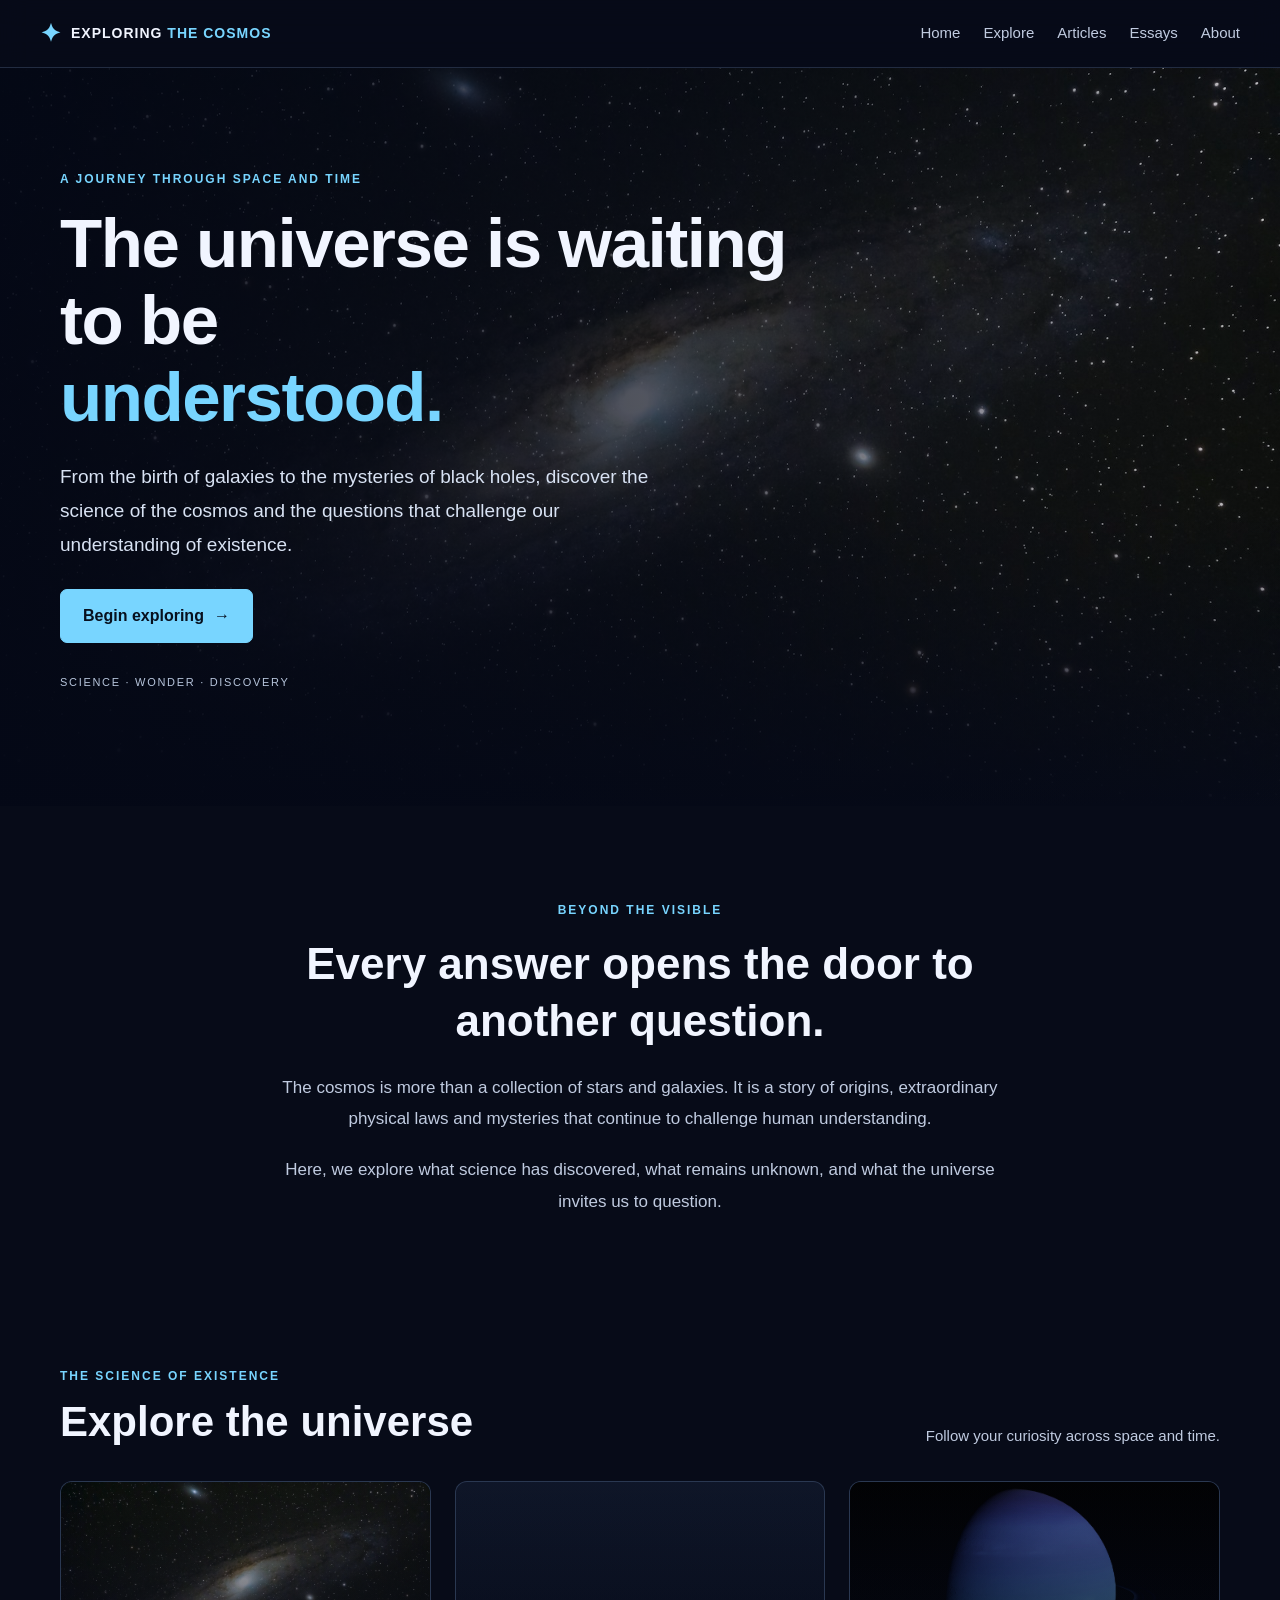
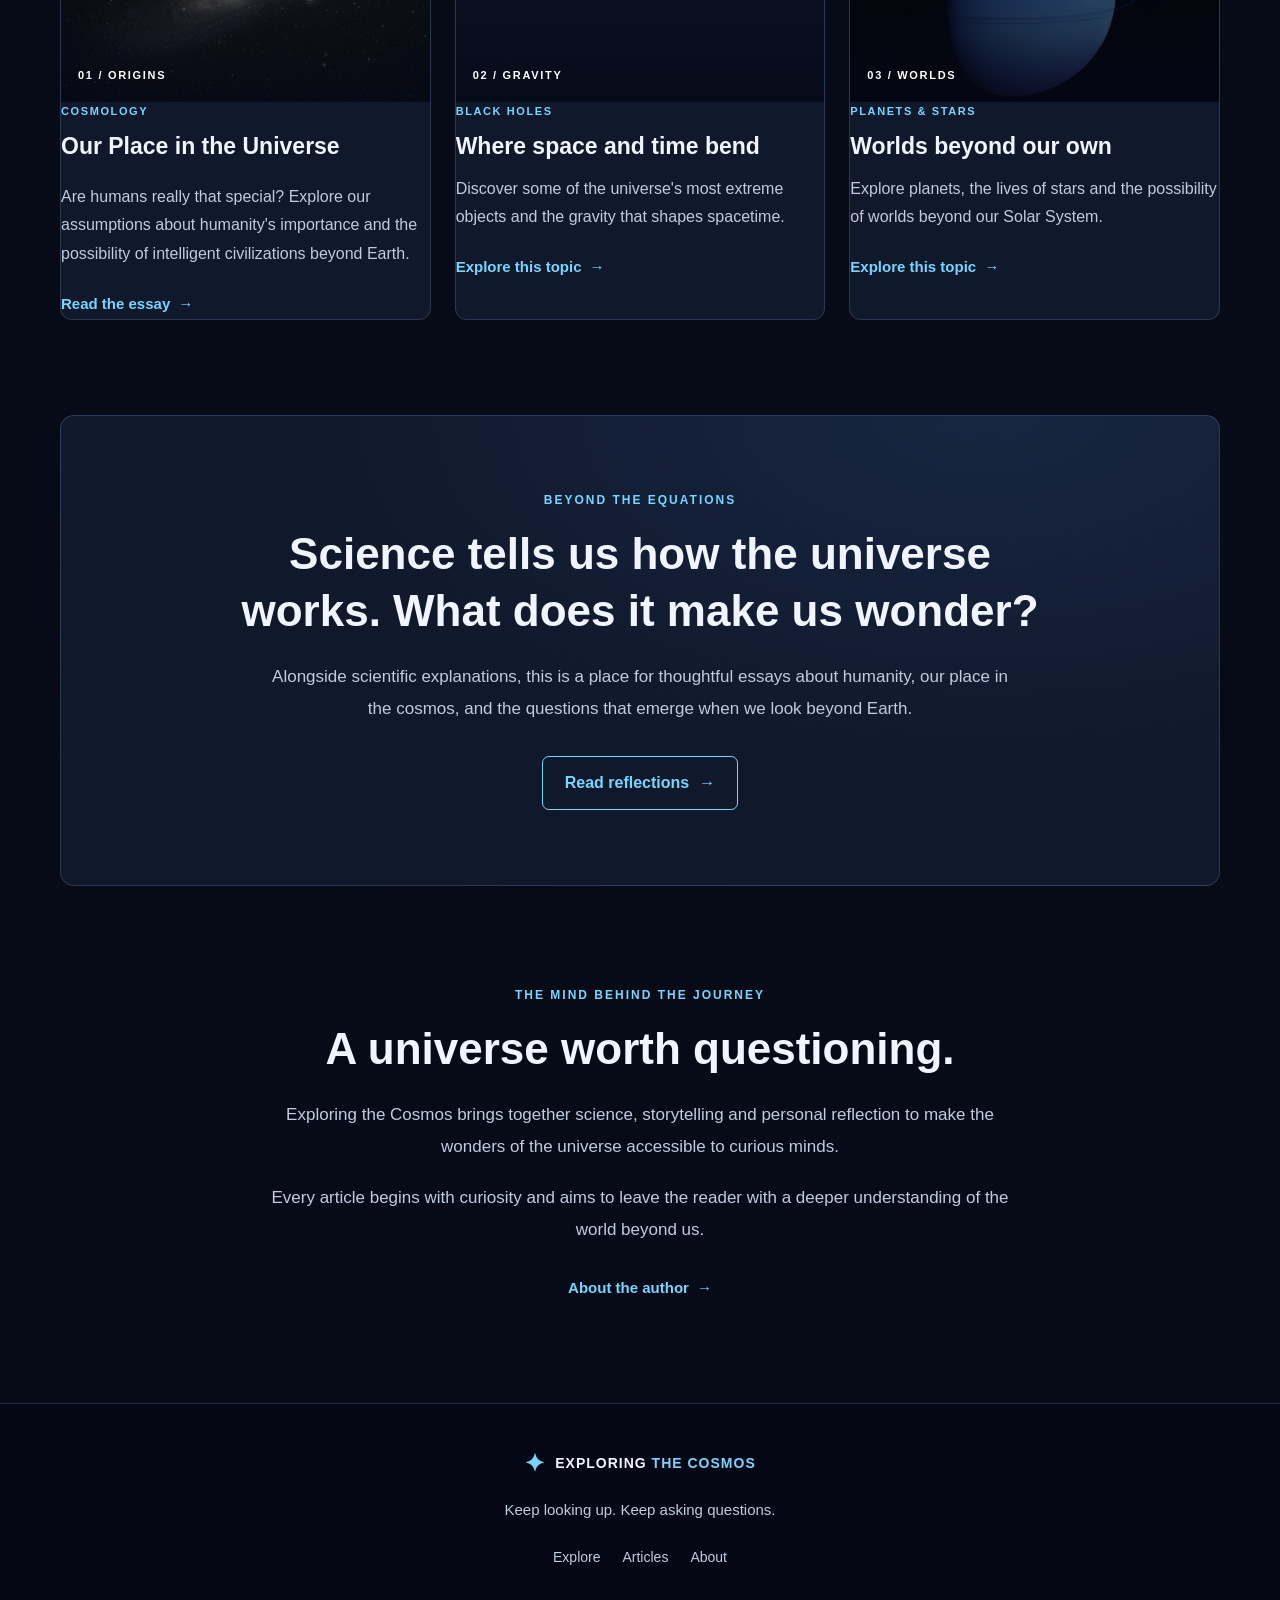
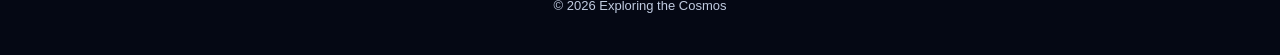
==== index.html @ 2cbe1a4c "Add files via upload" ====
<!DOCTYPE html>
<html lang="en">
<head>
    <meta charset="UTF-8">
    <meta name="viewport" content="width=device-width, initial-scale=1.0">

    <meta name="description" content="Explore the universe through cinematic science articles and personal essays on cosmology, space, physics and our place in existence.">
    <meta name="theme-color" content="#070b18">

    <title>Exploring the Cosmos | Space, Science & Discovery</title>

    <link rel="stylesheet" href="css/style.css">
    <script src="js/script.js" defer></script>
</head>

<body>
    <header class="site-header" id="home">
        <a class="brand" href="#home" aria-label="Exploring the Cosmos home">
            <span class="brand-symbol" aria-hidden="true">✦</span>
            <span>EXPLORING <strong>THE COSMOS</strong></span>
        </a>

        <button class="menu-toggle"
                type="button"
                aria-label="Open navigation menu"
                aria-expanded="false"
                aria-controls="main-nav">
            <span></span>
            <span></span>
            <span></span>
        </button>

        <nav class="main-nav" id="main-nav" aria-label="Main navigation">
            <a href="#home">Home</a>
            <a href="#explore">Explore</a>
            <a href="#articles">Articles</a>
            <a href="#essays">Essays</a>
            <a href="#about">About</a>
        </nav>
    </header>

    <main>
        <section class="hero" aria-labelledby="hero-title">
            <div class="hero-content">
                <p class="eyebrow">A JOURNEY THROUGH SPACE AND TIME</p>

                <h1 id="hero-title">
                    The universe is waiting to be
                    <span>understood.</span>
                </h1>

                <p class="hero-description">
                    From the birth of galaxies to the mysteries of black holes,
                    discover the science of the cosmos and the questions that
                    challenge our understanding of existence.
                </p>

                <a class="primary-button" href="#articles">
                    Begin exploring <span aria-hidden="true">→</span>
                </a>

                <p class="hero-note">SCIENCE · WONDER · DISCOVERY</p>
            </div>
        </section>

        <section class="intro section-container" id="explore">
            <p class="eyebrow">BEYOND THE VISIBLE</p>

            <h2>Every answer opens the door to another question.</h2>

            <p>
                The cosmos is more than a collection of stars and galaxies.
                It is a story of origins, extraordinary physical laws and
                mysteries that continue to challenge human understanding.
            </p>

            <p>
                Here, we explore what science has discovered, what remains
                unknown, and what the universe invites us to question.
            </p>
        </section>

        <section class="articles section-container" id="articles">
            <div class="section-heading">
                <div>
                    <p class="eyebrow">THE SCIENCE OF EXISTENCE</p>
                    <h2>Explore the universe</h2>
                </div>

                <p>Follow your curiosity across space and time.</p>
            </div>

            <div class="article-grid">
                <article class="article-card">
                    <div class="article-image universe-image"
                         role="img"
                         aria-label="A field of distant galaxies">
                        <span>01 / ORIGINS</span>
                    </div>

                    <div class="article-content">
                        <p class="article-category">COSMOLOGY</p>
                        <h3>Our Place in the Universe</h3>

                        <p>
                           
<p>
    Are humans really that special? Explore our assumptions
    about humanity's importance and the possibility of
    intelligent civilizations beyond Earth.
</p>
   
                        </p>

                       
<a class="text-link" href="articles/our-place-in-the-universe.html">
    Read the essay <span aria-hidden="true">→</span>
</a>

                    </div>
                </article>

                <article class="article-card">
                    <div class="article-image black-hole-image"
                         role="img"
                         aria-label="A black hole surrounded by glowing matter">
                        <span>02 / GRAVITY</span>
                    </div>

                    <div class="article-content">
                        <p class="article-category">BLACK HOLES</p>
                        <h3>Where space and time bend</h3>

                        <p>
                            Discover some of the universe's most extreme
                            objects and the gravity that shapes spacetime.
                        </p>

                        <a class="text-link" href="articles/black-holes.html">
                            Explore this topic <span aria-hidden="true">→</span>
                        </a>
                    </div>
                </article>

                <article class="article-card">
                    <div class="article-image planet-image"
                         role="img"
                         aria-label="A distant planet against the stars">
                        <span>03 / WORLDS</span>
                    </div>

                    <div class="article-content">
                        <p class="article-category">PLANETS & STARS</p>
                        <h3>Worlds beyond our own</h3>

                        <p>
                            Explore planets, the lives of stars and the
                            possibility of worlds beyond our Solar System.
                        </p>

                        <a class="text-link" href="articles/worlds-beyond.html">
                            Explore this topic <span aria-hidden="true">→</span>
                        </a>
                    </div>
                </article>
            </div>
        </section>

        <section class="essays section-container" id="essays">
            <p class="eyebrow">BEYOND THE EQUATIONS</p>

            <h2>Science tells us how the universe works. What does it make us wonder?</h2>

            <p>
                Alongside scientific explanations, this is a place for
                thoughtful essays about humanity, our place in the cosmos,
                and the questions that emerge when we look beyond Earth.
            </p>

            <a class="secondary-button" href="essays/index.html">
                Read reflections <span aria-hidden="true">→</span>
            </a>
        </section>

        <section class="about section-container" id="about">
            <p class="eyebrow">THE MIND BEHIND THE JOURNEY</p>

            <h2>A universe worth questioning.</h2>

            <p>
                Exploring the Cosmos brings together science, storytelling
                and personal reflection to make the wonders of the universe
                accessible to curious minds.
            </p>

            <p>
                Every article begins with curiosity and aims to leave the
                reader with a deeper understanding of the world beyond us.
            </p>

            <a class="text-link" href="about.html">
                About the author <span aria-hidden="true">→</span>
            </a>
        </section>
    </main>

    <footer class="site-footer">
        <a class="brand footer-brand" href="#home">
            <span class="brand-symbol" aria-hidden="true">✦</span>
            <span>EXPLORING <strong>THE COSMOS</strong></span>
        </a>

        <p>Keep looking up. Keep asking questions.</p>

        <div class="footer-links">
            <a href="#explore">Explore</a>
            <a href="#articles">Articles</a>
            <a href="about.html">About</a>
        </div>

        <p class="copyright">
            © <span id="current-year">2026</span> Exploring the Cosmos
        </p>
    </footer>
</body>
</html>
---- css/style.css ----
/* EXPLORING THE COSMOS — MAIN DESIGN */

:root {
    --background: #070b18;
    --surface: #10182b;
    --text: #f1f5ff;
    --muted: #c0cbe0;
    --accent: #78d5ff;
    --border: rgba(160, 198, 255, 0.18);
    --content-width: 1160px;
}

* {
    box-sizing: border-box;
}

html {
    scroll-behavior: smooth;
    scroll-padding-top: 90px;
}

body {
    margin: 0;
    background: var(--background);
    color: var(--text);
    font-family: Arial, Helvetica, sans-serif;
    font-size: 17px;
    line-height: 1.75;
}

a {
    color: var(--accent);
}

a:focus-visible,
button:focus-visible {
    outline: 3px solid var(--accent);
    outline-offset: 4px;
}

.section-container {
    width: min(var(--content-width), calc(100% - 64px));
    margin-inline: auto;
}

/* HEADER */

.site-header {
    position: sticky;
    top: 0;
    z-index: 100;
    display: flex;
    align-items: center;
    justify-content: space-between;
    gap: 20px;
    padding: 16px max(28px, calc((100% - 1200px) / 2));
    background: rgba(7, 11, 24, 0.96);
    border-bottom: 1px solid var(--border);
    backdrop-filter: blur(14px);
}

.brand {
    display: inline-flex;
    align-items: center;
    gap: 9px;
    color: var(--text);
    font-size: 14px;
    font-weight: 700;
    letter-spacing: 1px;
    line-height: 1.4;
    text-decoration: none;
}

.brand strong,
.brand-symbol {
    color: var(--accent);
}

.brand-symbol {
    font-size: 25px;
}

.main-nav {
    display: flex;
    align-items: center;
    gap: 23px;
}

.main-nav a {
    color: var(--muted);
    font-size: 15px;
    text-decoration: none;
}

.main-nav a:hover {
    color: var(--accent);
}

.menu-toggle {
    display: none;
    padding: 8px;
    background: var(--surface);
    border: 1px solid var(--border);
    border-radius: 7px;
    cursor: pointer;
}

.menu-toggle span {
    display: block;
    width: 22px;
    height: 2px;
    margin: 5px 0;
    background: var(--text);
}

/* HERO */

.hero {
    display: flex;
    align-items: center;
    min-height: 680px;
    min-height: min(780px, 82vh);
    padding: 90px max(32px, calc((100% - 1160px) / 2));
    background:
        linear-gradient(
            90deg,
            rgba(4, 8, 22, 0.94),
            rgba(4, 8, 22, 0.66) 55%,
            rgba(4, 8, 22, 0.2)
        ),
        linear-gradient(0deg, var(--background), transparent 40%),
        url("../images/galaxy.jpg") center / cover no-repeat,
        #101a34;
}

.hero-content {
    max-width: 760px;
}

.eyebrow {
    margin: 0 0 15px;
    color: var(--accent);
    font-size: 12px;
    font-weight: 700;
    letter-spacing: 2px;
    line-height: 1.6;
}

.hero h1 {
    margin: 0 0 23px;
    font-size: clamp(42px, 5.4vw, 72px);
    line-height: 1.12;
    letter-spacing: -1.5px;
}

.hero h1 span {
    display: block;
    color: var(--accent);
}

.hero-description {
    max-width: 620px;
    margin: 0 0 27px;
    color: #d8e2f3;
    font-size: 19px;
    line-height: 1.8;
}

.primary-button,
.secondary-button {
    display: inline-flex;
    align-items: center;
    justify-content: center;
    gap: 10px;
    min-height: 48px;
    padding: 12px 22px;
    border: 1px solid var(--accent);
    border-radius: 7px;
    background: var(--accent);
    color: #07101e;
    font-size: 16px;
    font-weight: 700;
    text-decoration: none;
    transition: transform 0.2s ease, background 0.2s ease;
}

.primary-button:hover,
.secondary-button:hover {
    transform: translateY(-2px);
    background: #b0e8ff;
}

.hero-note {
    margin-top: 30px;
    color: #b7c5dc;
    font-size: 11px;
    letter-spacing: 1.7px;
}

/* INTRODUCTION */

.intro {
    padding-top: 95px;
    padding-bottom: 85px;
    text-align: center;
}

.intro h2,
.essays h2,
.about h2 {
    max-width: 820px;
    margin: 0 auto 22px;
    font-size: clamp(30px, 3.5vw, 44px);
    line-height: 1.3;
}

.intro > p:not(.eyebrow),
.essays > p:not(.eyebrow),
.about > p:not(.eyebrow) {
    max-width: 760px;
    margin: 0 auto 20px;
    color: var(--muted);
    font-size: 17px;
    line-height: 1.85;
}

/* ARTICLES */

.articles {
    padding-top: 45px;
    padding-bottom: 95px;
}

.section-heading {
    display: flex;
    align-items: end;
    justify-content: space-between;
    gap: 20px;
    margin-bottom: 32px;
}

.section-heading .eyebrow {
    margin-bottom: 8px;
}

.section-heading h2 {
    margin: 0;
    font-size: clamp(30px, 3.5vw, 42px);
    line-height: 1.3;
}

.section-heading > p {
    max-width: 300px;
    margin: 0;
    color: var(--muted);
    font-size: 15px;
}

.article-grid {
    display: grid;
    grid-template-columns: repeat(3, minmax(0, 1fr));
    gap: 24px;
}

.article-card {
    min-width: 0;
    overflow: hidden;
    border: 1px solid var(--border);
    border-radius: 12px;
    background: var(--surface);
    transition: transform 0.25s ease, border-color 0.25s ease;
}

.article-card:hover {
    transform: translateY(-5px);
    border-color: var(--accent);
}

.article-image {
    position: relative;
    display: flex;
    align-items: end;
    min-height: 220px;
    padding: 17px;
    background-position: center;
    background-size: cover;
}

.article-image::before {
    position: absolute;
    inset: 0;
    background: linear-gradient(0deg, rgba(4, 8, 22, 0.7), transparent);
    content: "";
}

.article-image span {
    position: relative;
    color: white;
    font-size: 11px;
    font-weight: 700;
    letter-spacing: 1.7px;
}


.universe-image {
    background-image:
        linear-gradient(rgba(7, 11, 24, 0.15), rgba(7, 11, 24, 0.35)),
        url("../images/galaxy.jpg");
    background-position: center;
    background-size: cover;
    background-repeat: no-repeat;
}



.black-hole-image {
    background-image:
        linear-gradient(rgba(7, 11, 24, 0.15), rgba(7, 11, 24, 0.35)),
       url("../images/black%20hole.jpg");
    background-position: center;
    background-size: cover;
    background-repeat: no-repeat;
}



.planet-image {
    background-image:
        linear-gradient(rgba(7, 11, 24, 0.15), rgba(7, 11, 24, 0.35)),
        url("../images/planet.jpg");
    background-position: center;
    background-size: cover;
    background-repeat: no-repeat;
}

    background-image: radial-gradient(
        ellipse at 65% 35%,
        #8dd8ed 0%,
        #346c99 20%,
        #1b2a56 42%,
        #10182b 68%
    );
}

.article-content {
    padding: 22px;
}

.article-category {
    margin: 0 0 9px;
    color: var(--accent);
    font-size: 11px;
    font-weight: 700;
    letter-spacing: 1.6px;
}

.article-content h3 {
    margin: 0 0 12px;
    font-size: 23px;
    line-height: 1.4;
}

.article-content > p:not(.article-category) {
    margin: 0 0 20px;
    color: var(--muted);
    font-size: 16px;
    line-height: 1.8;
}

.text-link {
    display: inline-flex;
    gap: 8px;
    color: var(--accent);
    font-size: 15px;
    font-weight: 700;
    text-decoration: none;
}

.text-link:hover {
    text-decoration: underline;
    text-underline-offset: 4px;
}

/* PERSONAL ESSAYS */

.essays {
    padding: 75px 45px;
    border: 1px solid var(--border);
    border-radius: 14px;
    background:
        radial-gradient(ellipse at 80% 0%, rgba(50, 94, 151, 0.2), transparent 55%),
        var(--surface);
    text-align: center;
}

.essays .secondary-button {
    margin-top: 12px;
    background: transparent;
    color: var(--accent);
}

.essays .secondary-button:hover {
    background: rgba(120, 213, 255, 0.1);
}

/* ABOUT */

.about {
    padding-top: 100px;
    padding-bottom: 100px;
    text-align: center;
}

.about .text-link {
    margin-top: 10px;
}

/* FOOTER */

.site-footer {
    padding: 42px 22px 24px;
    border-top: 1px solid var(--border);
    background: #050814;
    text-align: center;
}

.footer-brand {
    justify-content: center;
}

.site-footer > p {
    color: var(--muted);
    font-size: 15px;
}

.footer-links {
    display: flex;
    flex-wrap: wrap;
    justify-content: center;
    gap: 22px;
    margin: 22px 0;
}

.footer-links a {
    color: var(--muted);
    font-size: 14px;
    text-decoration: none;
}

.footer-links a:hover {
    color: var(--accent);
}

.site-footer .copyright {
    margin-top: 26px;
    font-size: 13px;
}

/* TABLETS */

@media (max-width: 900px) {
    .site-header {
        padding-inline: 24px;
    }

    .main-nav {
        gap: 14px;
    }

    .hero {
        padding-inline: 32px;
        min-height: 620px;
    }

    .section-container {
        width: calc(100% - 48px);
    }

    .article-grid {
        grid-template-columns: repeat(2, minmax(0, 1fr));
    }

    .article-card:last-child {
        grid-column: 1 / -1;
    }
}

/* PHONES: MEDIUM, COMFORTABLE TEXT */

@media (max-width: 640px) {
    body {
        font-size: 17px;
        line-height: 1.75;
    }

    html {
        scroll-padding-top: 75px;
    }

    .site-header {
        min-height: 66px;
        padding: 11px 16px;
        gap: 10px;
    }

    .brand {
        gap: 7px;
        font-size: 11px;
        letter-spacing: 0.7px;
        white-space: normal;
    }

    .brand-symbol {
        font-size: 23px;
    }

    .menu-toggle {
        display: block;
        flex-shrink: 0;
    }

    .main-nav {
        position: absolute;
        top: 100%;
        right: 0;
        left: 0;
        display: none;
        align-items: stretch;
        gap: 0;
        padding: 8px 18px 15px;
        border-bottom: 1px solid var(--border);
        background: #080e20;
    }

    .main-nav.is-open {
        display: flex;
        flex-direction: column;
    }

    .main-nav a {
        padding: 12px 6px;
        border-bottom: 1px solid var(--border);
        font-size: 16px;
    }

    
.hero {
    min-height: 590px;
    min-height: 76svh;
    padding: 65px 22px;

    background:
        linear-gradient(
            rgba(4, 8, 22, 0.55),
            rgba(4, 8, 22, 0.55)
        ),
        linear-gradient(
            0deg,
            var(--background),
            transparent 55%
        ),
        url("../images/galaxy.jpg") center / cover no-repeat,
        #101a34;
}


    .hero h1 {
        margin-bottom: 19px;
        font-size: clamp(36px, 8.8vw, 44px);
        line-height: 1.18;
        letter-spacing: -0.7px;
    }

    .eyebrow {
        margin-bottom: 12px;
        font-size: 11px;
        letter-spacing: 1.5px;
    }

    .hero-description {
        margin-bottom: 23px;
        font-size: 17px;
        line-height: 1.8;
    }

    .primary-button,
    .secondary-button {
        min-height: 46px;
        padding: 11px 17px;
        font-size: 15px;
    }

    .hero-note {
        margin-top: 26px;
        font-size: 10px;
        letter-spacing: 1.3px;
    }

    .section-container {
        width: calc(100% - 36px);
    }

    .intro {
        padding-top: 70px;
        padding-bottom: 60px;
    }

    .intro h2,
    .essays h2,
    .about h2,
    .section-heading h2 {
        font-size: 29px;
        line-height: 1.32;
    }

    .intro > p:not(.eyebrow),
    .essays > p:not(.eyebrow),
    .about > p:not(.eyebrow) {
        font-size: 17px;
        line-height: 1.8;
    }

    .articles {
        padding-top: 35px;
        padding-bottom: 65px;
    }

    .section-heading {
        display: block;
        margin-bottom: 24px;
    }

    .section-heading > p {
        margin-top: 11px;
        font-size: 15px;
    }

    .article-grid {
        grid-template-columns: minmax(0, 1fr);
        gap: 20px;
    }

    .article-card:last-child {
        grid-column: auto;
    }

    .article-image {
        min-height: 205px;
    }

    .article-content {
        padding: 20px;
    }

    .article-content h3 {
        font-size: 22px;
        line-height: 1.4;
    }

    .article-content > p:not(.article-category) {
        font-size: 16px;
        line-height: 1.8;
    }

    .text-link {
        font-size: 15px;
    }

    .essays {
        padding: 48px 20px;
    }

    .about {
        padding-top: 70px;
        padding-bottom: 70px;
    }

    .site-footer {
        padding: 32px 18px 22px;
    }

    .site-footer > p {
        font-size: 14px;
    }

    .footer-links {
        gap: 18px;
    }

    .footer-links a {
        font-size: 15px;
    }
}

/* RESPECT REDUCED-MOTION PREFERENCES */

@media (prefers-reduced-motion: reduce) {
    *,
    *::before,
    *::after {
        scroll-behavior: auto !important;
        transition-duration: 0.01ms !important;
        animation-duration: 0.01ms !important;
    }
}

/* ARTICLE PAGE — OUR PLACE IN THE UNIVERSE */

.essay-page {
    min-height: 70vh;
    padding: 70px 22px 100px;
}

.essay-header {
    max-width: 850px;
    margin: 0 auto;
    text-align: center;
}

.essay-header h1 {
    margin: 24px 0;
    font-size: clamp(38px, 6vw, 68px);
    line-height: 1.12;
    letter-spacing: -1.5px;
}

.essay-subtitle {
    max-width: 700px;
    margin: 0 auto;
    color: var(--muted);
    font-size: 21px;
    line-height: 1.7;
}

.essay-meta {
    margin-top: 28px;
    color: var(--accent);
    font-size: 14px;
    letter-spacing: 1px;
}

.essay-body {
    max-width: 760px;
    margin: 65px auto 0;
    color: var(--text);
    font-size: 18px;
    line-height: 1.95;
}

.essay-body p {
    margin-bottom: 28px;
}

@media (max-width: 640px) {
    .essay-page {
        padding: 50px 20px 75px;
    }

    .essay-header h1 {
        font-size: 38px;
        letter-spacing: -0.5px;
    }

    .essay-subtitle {
        font-size: 18px;
    }

    .essay-body {
        margin-top: 45px;
        font-size: 17px;
        line-height: 1.85;
    }
}
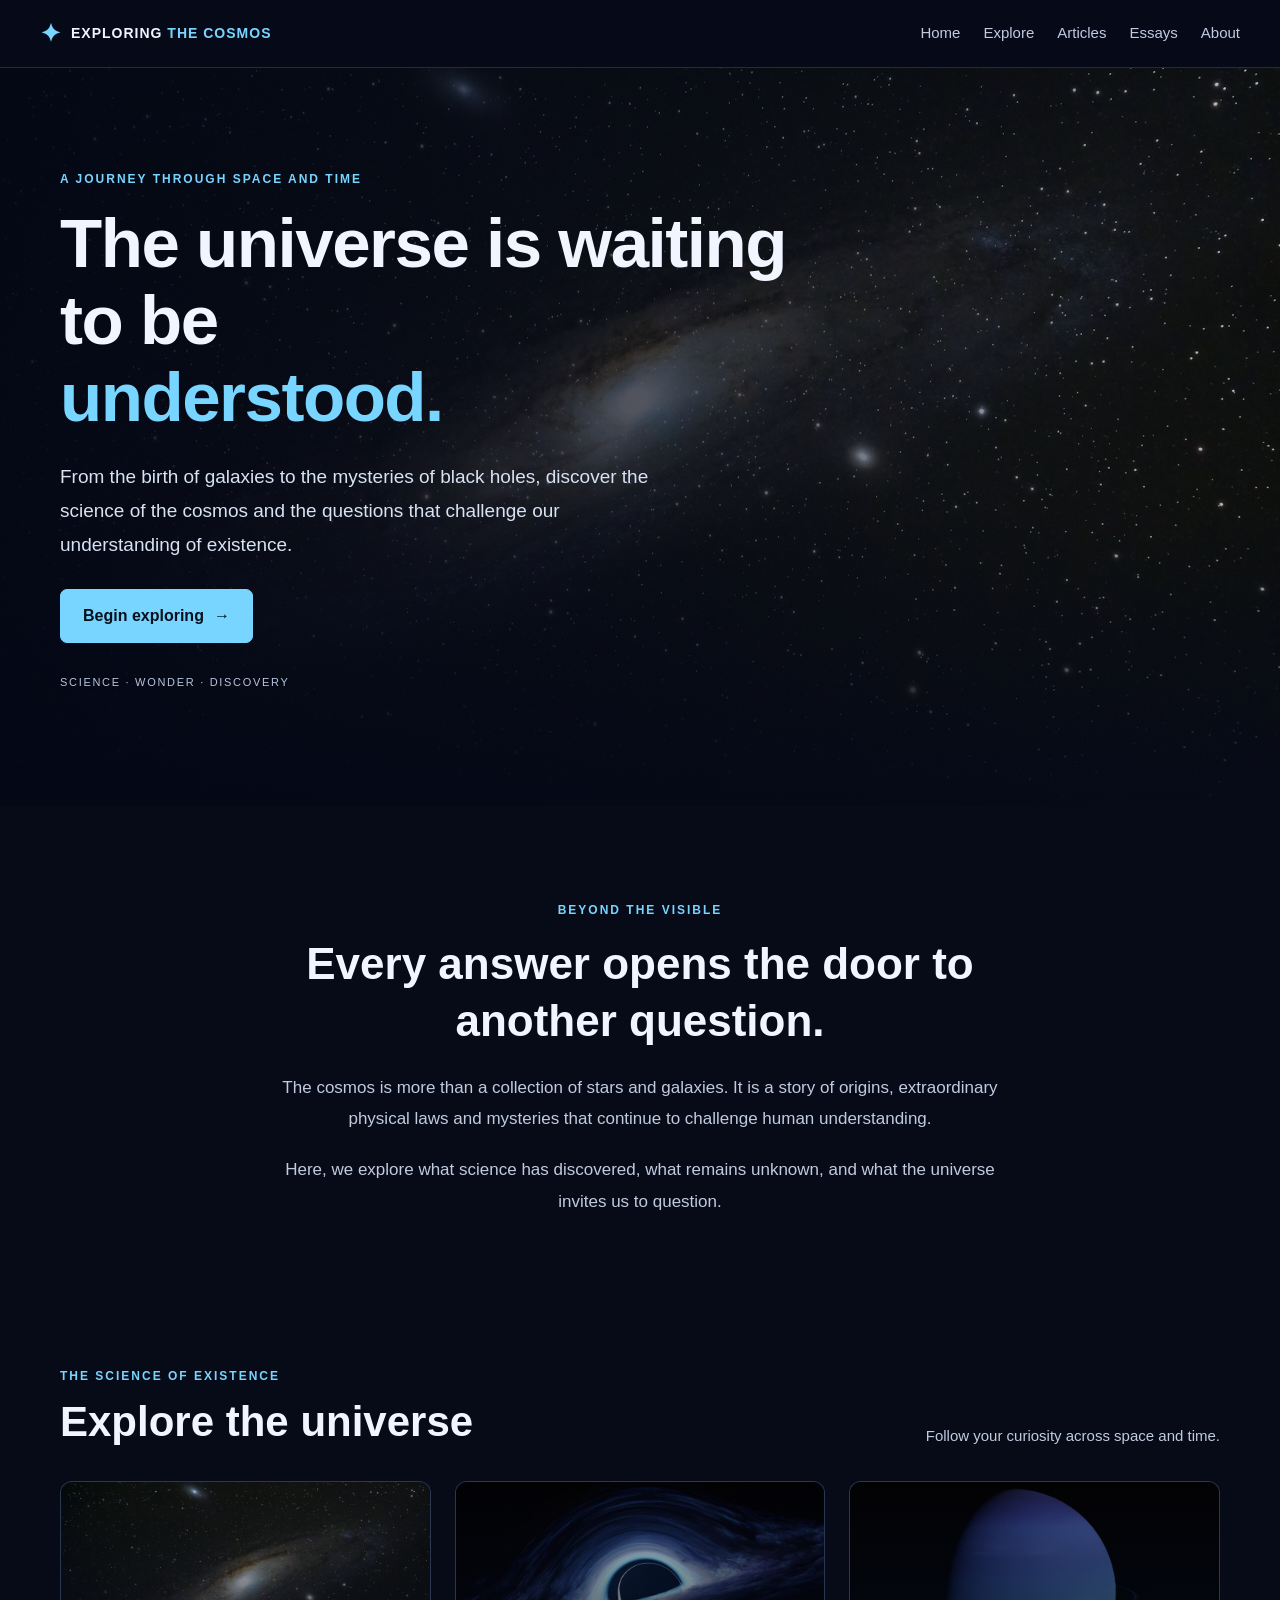
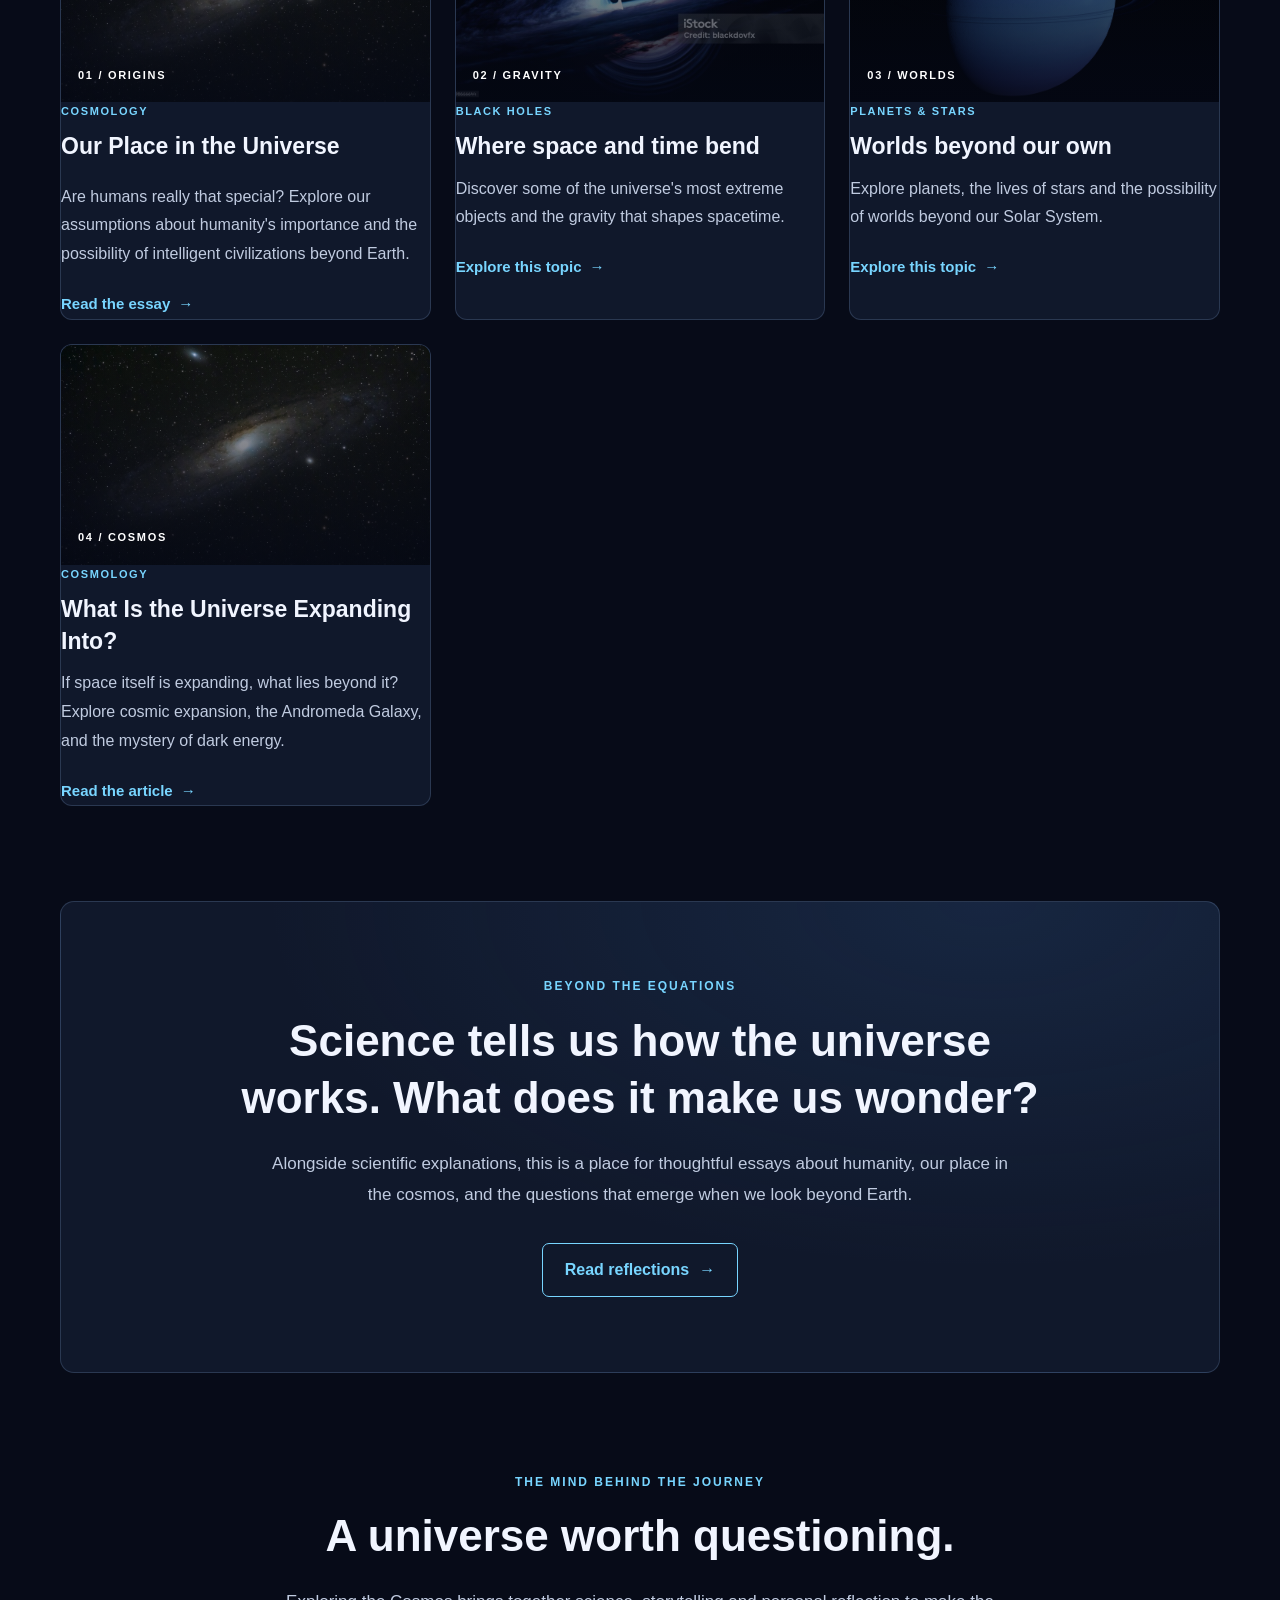
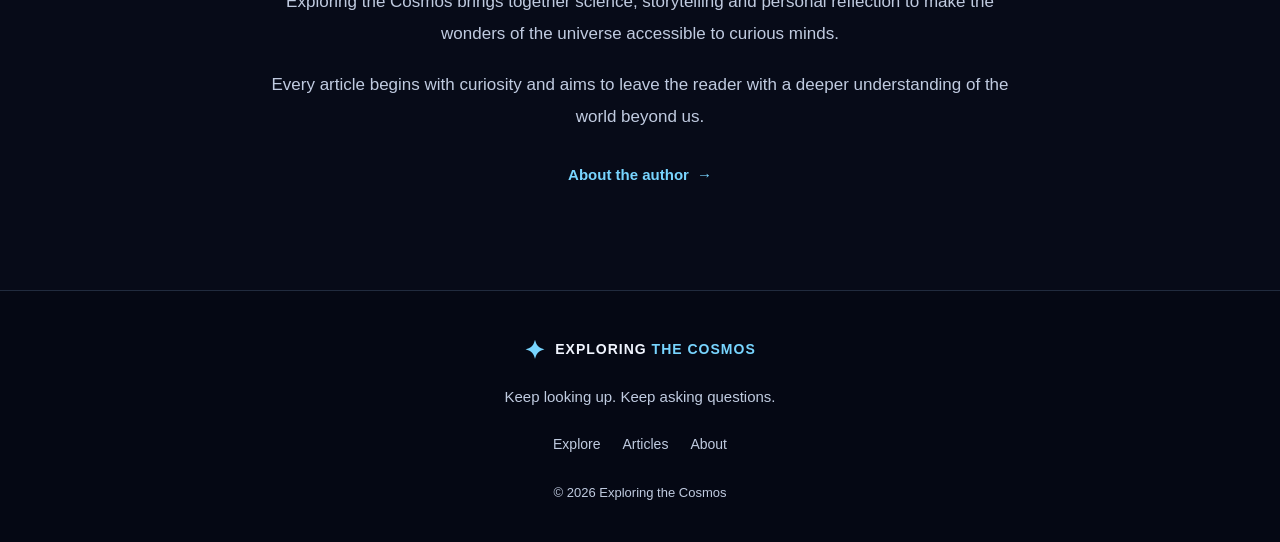
==== commit 8994a715: "Update index.html" ====
--- a/index.html
+++ b/index.html
@@ -164,7 +164,31 @@
                         </a>
                     </div>
                 </article>
-            </div>
+           
+<article class="article-card">
+    <div class="article-image universe-image"
+         role="img"
+         aria-label="A vast universe filled with distant galaxies">
+        <span>04 / COSMOS</span>
+    </div>
+
+    <div class="article-content">
+        <p class="article-category">COSMOLOGY</p>
+        <h3>What Is the Universe Expanding Into?</h3>
+
+        <p>
+            If space itself is expanding, what lies beyond it?
+            Explore cosmic expansion, the Andromeda Galaxy,
+            and the mystery of dark energy.
+        </p>
+
+        <a class="text-link"
+           href="articles/what-is-the-universe-expanding-into.html">
+            Read the article <span aria-hidden="true">→</span>
+        </a>
+    </div>
+</article>
+ </div>
         </section>
 
         <section class="essays section-container" id="essays">
--- a/css/style.css
+++ b/css/style.css
@@ -317,7 +317,7 @@
 .black-hole-image {
     background-image:
         linear-gradient(rgba(7, 11, 24, 0.15), rgba(7, 11, 24, 0.35)),
-       url("../images/black%20hole.jpg");
+     url("../images/black-hole.jpg");
     background-position: center;
     background-size: cover;
     background-repeat: no-repeat;
